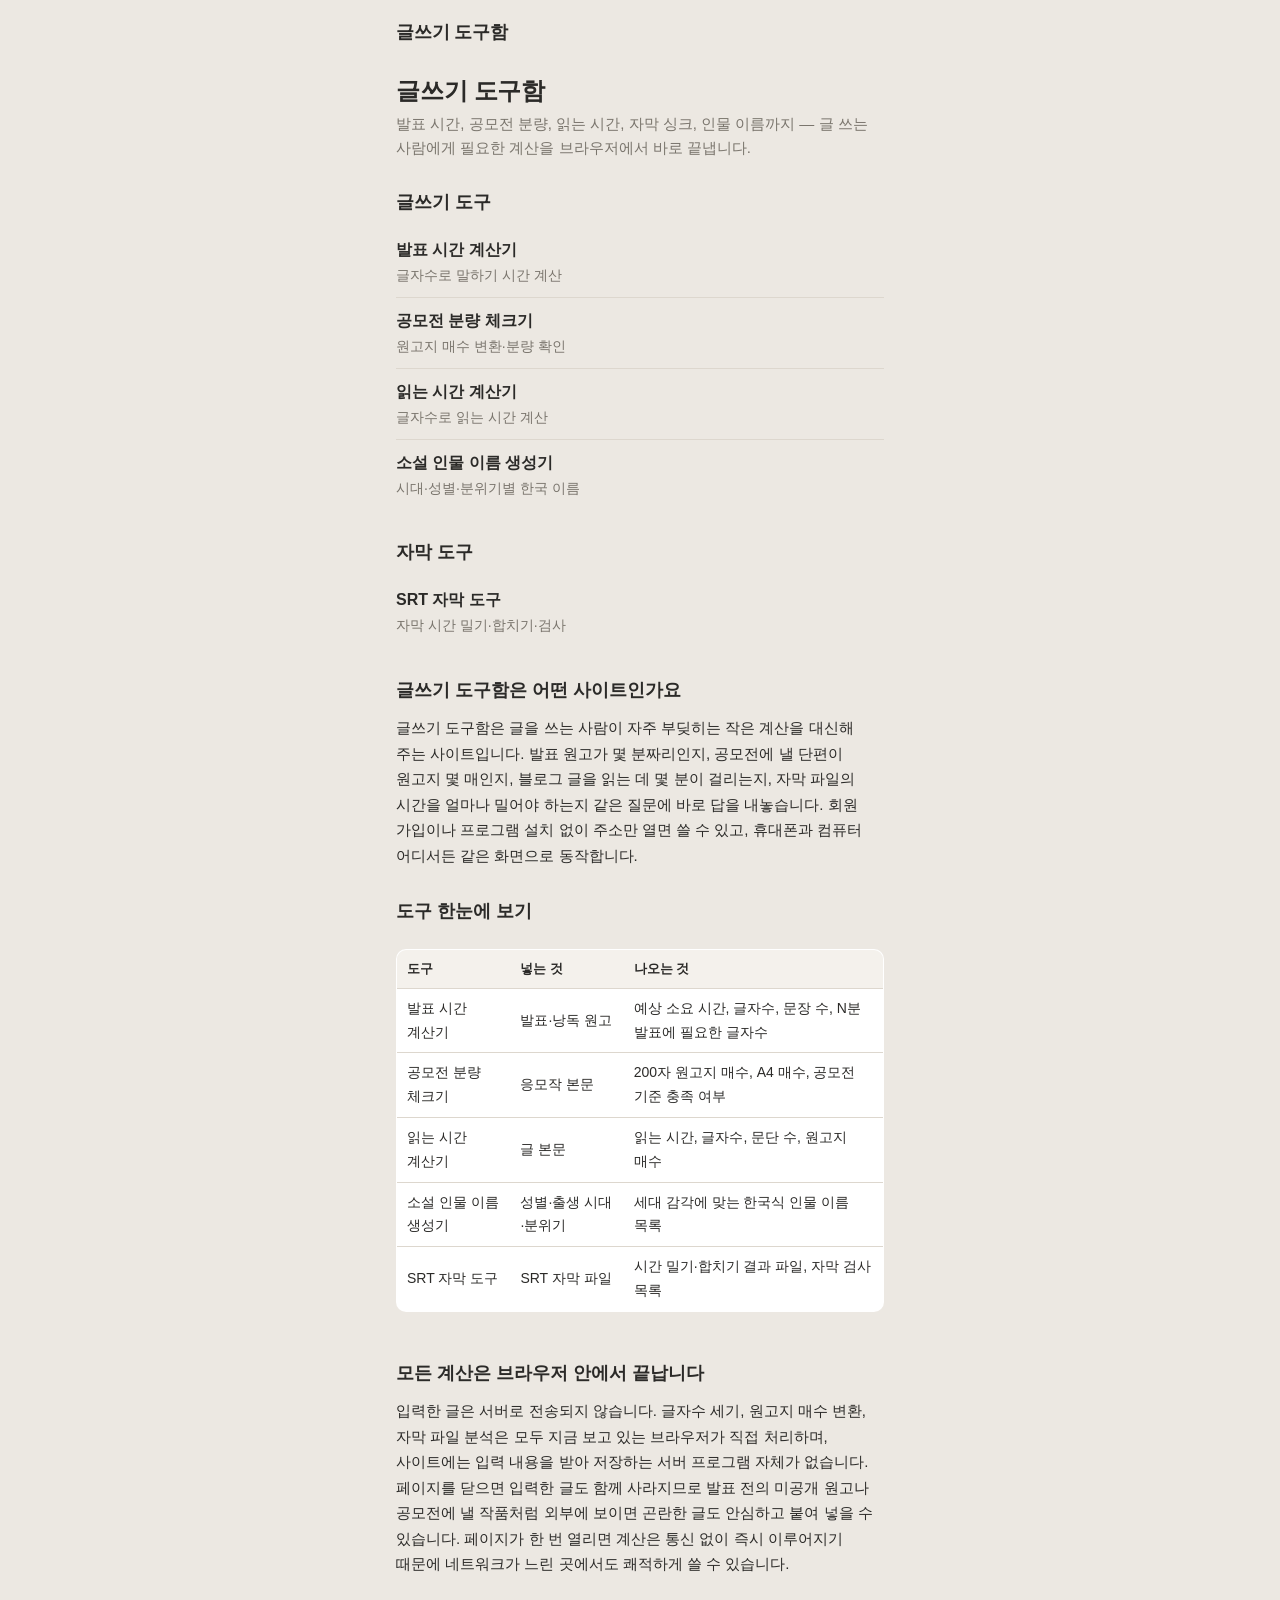
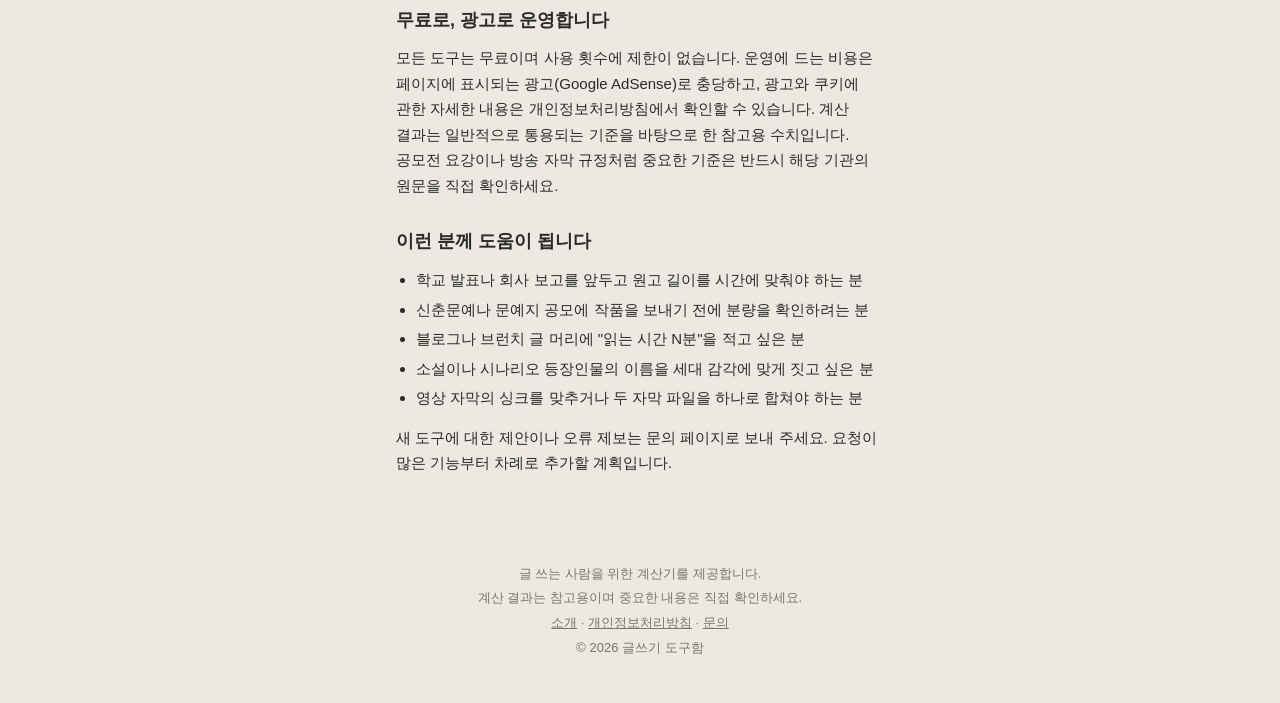
==== index.html @ be504ff1 "feat: 글쓰기 도구함 초기 구축 (공통 페이지 + 발표 시간·공모전 분량·읽는 시간 계산기) - 공용 스타일(css/style.css), 헤더/푸터·글자수·원고지 유틸(js/c" ====
<!DOCTYPE html>
<html lang="ko">
<head>
<meta charset="utf-8">
<meta name="viewport" content="width=device-width, initial-scale=1">
<title>글쓰기 도구함 | 발표 시간·공모전 분량·읽는 시간·SRT 자막·인물 이름 생성기</title>
<meta name="description" content="발표 시간 계산기, 공모전 분량 체크기, 읽는 시간 계산기, SRT 자막 도구, 소설 인물 이름 생성기를 무료로 제공합니다. 모든 계산은 브라우저 안에서 처리되어 입력한 글이 서버로 전송되지 않습니다.">
<link rel="canonical" href="https://choi-kwan-u.github.io/tools/">
<meta property="og:type" content="website">
<meta property="og:title" content="글쓰기 도구함 | 발표 시간·공모전 분량·읽는 시간·SRT 자막·인물 이름 생성기">
<meta property="og:description" content="발표 시간 계산기, 공모전 분량 체크기, 읽는 시간 계산기, SRT 자막 도구, 소설 인물 이름 생성기를 무료로 제공합니다. 모든 계산은 브라우저 안에서 처리되어 입력한 글이 서버로 전송되지 않습니다.">
<meta property="og:url" content="https://choi-kwan-u.github.io/tools/">
<meta property="og:site_name" content="글쓰기 도구함">
<meta property="og:locale" content="ko_KR">
<meta name="twitter:card" content="summary">
<link rel="icon" href="data:image/svg+xml,%3Csvg xmlns='http://www.w3.org/2000/svg' viewBox='0 0 100 100'%3E%3Crect width='100' height='100' rx='20' fill='%233d3a35'/%3E%3Ctext x='50' y='70' font-size='56' text-anchor='middle' fill='white' font-family='sans-serif'%3E글%3C/text%3E%3C/svg%3E">
<link rel="stylesheet" href="css/style.css">
</head>
<body>
<div class="wrap">
  <div id="site-header"></div>
  <main>
    <h1>글쓰기 도구함</h1>
    <p class="site-intro">발표 시간, 공모전 분량, 읽는 시간, 자막 싱크, 인물 이름까지 — 글 쓰는 사람에게 필요한 계산을 브라우저에서 바로 끝냅니다.</p>

    <h2>글쓰기 도구</h2>
    <ul class="tool-list">
      <li><a href="speech-time/">발표 시간 계산기</a><span class="desc">글자수로 말하기 시간 계산</span></li>
      <li><a href="contest-length/">공모전 분량 체크기</a><span class="desc">원고지 매수 변환·분량 확인</span></li>
      <li><a href="reading-time/">읽는 시간 계산기</a><span class="desc">글자수로 읽는 시간 계산</span></li>
      <li><a href="name-generator/">소설 인물 이름 생성기</a><span class="desc">시대·성별·분위기별 한국 이름</span></li>
    </ul>

    <h2>자막 도구</h2>
    <ul class="tool-list">
      <li><a href="srt-tool/">SRT 자막 도구</a><span class="desc">자막 시간 밀기·합치기·검사</span></li>
    </ul>

    <article class="article">
      <h2>글쓰기 도구함은 어떤 사이트인가요</h2>
      <p>글쓰기 도구함은 글을 쓰는 사람이 자주 부딪히는 작은 계산을 대신해 주는 사이트입니다. 발표 원고가 몇 분짜리인지, 공모전에 낼 단편이 원고지 몇 매인지, 블로그 글을 읽는 데 몇 분이 걸리는지, 자막 파일의 시간을 얼마나 밀어야 하는지 같은 질문에 바로 답을 내놓습니다. 회원 가입이나 프로그램 설치 없이 주소만 열면 쓸 수 있고, 휴대폰과 컴퓨터 어디서든 같은 화면으로 동작합니다.</p>

      <h2>도구 한눈에 보기</h2>
      <div class="table-wrap">
        <table>
          <thead>
            <tr><th>도구</th><th>넣는 것</th><th>나오는 것</th></tr>
          </thead>
          <tbody>
            <tr><td>발표 시간 계산기</td><td>발표·낭독 원고</td><td>예상 소요 시간, 글자수, 문장 수, N분 발표에 필요한 글자수</td></tr>
            <tr><td>공모전 분량 체크기</td><td>응모작 본문</td><td>200자 원고지 매수, A4 매수, 공모전 기준 충족 여부</td></tr>
            <tr><td>읽는 시간 계산기</td><td>글 본문</td><td>읽는 시간, 글자수, 문단 수, 원고지 매수</td></tr>
            <tr><td>소설 인물 이름 생성기</td><td>성별·출생 시대·분위기</td><td>세대 감각에 맞는 한국식 인물 이름 목록</td></tr>
            <tr><td>SRT 자막 도구</td><td>SRT 자막 파일</td><td>시간 밀기·합치기 결과 파일, 자막 검사 목록</td></tr>
          </tbody>
        </table>
      </div>

      <h2>모든 계산은 브라우저 안에서 끝납니다</h2>
      <p>입력한 글은 서버로 전송되지 않습니다. 글자수 세기, 원고지 매수 변환, 자막 파일 분석은 모두 지금 보고 있는 브라우저가 직접 처리하며, 사이트에는 입력 내용을 받아 저장하는 서버 프로그램 자체가 없습니다. 페이지를 닫으면 입력한 글도 함께 사라지므로 발표 전의 미공개 원고나 공모전에 낼 작품처럼 외부에 보이면 곤란한 글도 안심하고 붙여 넣을 수 있습니다. 페이지가 한 번 열리면 계산은 통신 없이 즉시 이루어지기 때문에 네트워크가 느린 곳에서도 쾌적하게 쓸 수 있습니다.</p>

      <h2>무료로, 광고로 운영합니다</h2>
      <p>모든 도구는 무료이며 사용 횟수에 제한이 없습니다. 운영에 드는 비용은 페이지에 표시되는 광고(Google AdSense)로 충당하고, 광고와 쿠키에 관한 자세한 내용은 개인정보처리방침에서 확인할 수 있습니다. 계산 결과는 일반적으로 통용되는 기준을 바탕으로 한 참고용 수치입니다. 공모전 요강이나 방송 자막 규정처럼 중요한 기준은 반드시 해당 기관의 원문을 직접 확인하세요.</p>

      <h2>이런 분께 도움이 됩니다</h2>
      <ul>
        <li>학교 발표나 회사 보고를 앞두고 원고 길이를 시간에 맞춰야 하는 분</li>
        <li>신춘문예나 문예지 공모에 작품을 보내기 전에 분량을 확인하려는 분</li>
        <li>블로그나 브런치 글 머리에 "읽는 시간 N분"을 적고 싶은 분</li>
        <li>소설이나 시나리오 등장인물의 이름을 세대 감각에 맞게 짓고 싶은 분</li>
        <li>영상 자막의 싱크를 맞추거나 두 자막 파일을 하나로 합쳐야 하는 분</li>
      </ul>
      <p>새 도구에 대한 제안이나 오류 제보는 문의 페이지로 보내 주세요. 요청이 많은 기능부터 차례로 추가할 계획입니다.</p>
    </article>
  </main>

  <div class="ad-slot"><!-- AdSense 코드 자리 --></div>
  <div id="site-footer"></div>
</div>
<script src="js/common.js"></script>
</body>
</html>
---- css/style.css ----
/* =========================================================
   글쓰기 도구함 — 공용 스타일
   모바일 우선, 가운데 한 열(최대 520px), 따뜻한 베이지 배경
   ========================================================= */
:root {
  --bg: #ece8e2;
  --text: #2b2a28;
  --muted: #7a756d;
  --card: #ffffff;
  --border: #ddd7ce;
  --chip-bg: #f4f1ec;
  --accent: #3d3a35;
  --ok: #2e7d32;
  --ok-bg: #e8f3e9;
  --bad: #c62828;
  --bad-bg: #fbe9e7;
  --warn: #b26a00;
  --warn-bg: #fff4e0;
  --max-width: 520px;
  --radius-card: 16px;
  --radius-btn: 12px;
  --font: -apple-system, "Apple SD Gothic Neo", "Malgun Gothic", sans-serif;
}

*, *::before, *::after { box-sizing: border-box; }

html { -webkit-text-size-adjust: 100%; }

body {
  margin: 0;
  background: var(--bg);
  color: var(--text);
  font-family: var(--font);
  font-size: 16px;
  line-height: 1.6;
  overflow-x: hidden;
  word-break: keep-all;
  overflow-wrap: anywhere;
}

a { color: var(--text); }
a:hover { color: var(--accent); }

img, svg, video { max-width: 100%; height: auto; }

/* ---------- 레이아웃 ---------- */
.wrap {
  max-width: var(--max-width);
  margin: 0 auto;
  padding: 0 16px;
}

main { padding-bottom: 8px; }

/* ---------- 헤더 ---------- */
.site-header {
  padding: 18px 0 8px;
}
.site-header .logo {
  font-weight: 700;
  font-size: 18px;
  text-decoration: none;
  color: var(--text);
  letter-spacing: -0.01em;
}

/* ---------- 제목/안내 ---------- */
h1 {
  font-size: 24px;
  line-height: 1.3;
  margin: 20px 0 6px;
  letter-spacing: -0.01em;
}
.lead {
  margin: 0 0 16px;
  color: var(--muted);
  font-size: 15px;
}
h2 { font-size: 18px; margin: 28px 0 10px; }
h3 { font-size: 16px; margin: 20px 0 8px; }

/* ---------- 카드 ---------- */
.card {
  background: var(--card);
  border: 1px solid var(--border);
  border-radius: var(--radius-card);
  padding: 20px;
  margin: 16px 0;
  box-shadow: none;
}
.card > :first-child { margin-top: 0; }
.card > :last-child { margin-bottom: 0; }

/* ---------- 입력 ---------- */
label.field-label,
.field-label {
  display: block;
  font-size: 13px;
  color: var(--muted);
  margin: 0 0 6px;
}
textarea,
input[type="text"],
input[type="number"],
input[type="email"],
select {
  width: 100%;
  font: inherit;
  font-size: 15px;
  color: var(--text);
  background: #fff;
  border: 1px solid var(--border);
  border-radius: 10px;
  padding: 12px;
  outline: none;
}
textarea {
  min-height: 180px;
  resize: vertical;
  line-height: 1.6;
}
textarea:focus, input:focus, select:focus {
  border-color: var(--accent);
}
input[type="number"] { -moz-appearance: textfield; }
input[type="number"]::-webkit-outer-spin-button,
input[type="number"]::-webkit-inner-spin-button { -webkit-appearance: none; margin: 0; }
input[type="file"] {
  width: 100%;
  font-size: 14px;
  color: var(--muted);
}
.field { margin: 14px 0; }
.field-row {
  display: flex;
  gap: 8px;
  align-items: center;
}
.field-row > * { flex: 1 1 0; min-width: 0; }
.field-row .unit { flex: 0 0 auto; color: var(--muted); font-size: 14px; }
.inline-input { width: auto; max-width: 120px; padding: 8px 10px; font-size: 14px; }
.hint { font-size: 13px; color: var(--muted); margin: 6px 0 0; }
.checkbox-row {
  display: flex;
  align-items: center;
  gap: 8px;
  font-size: 14px;
  margin: 12px 0;
}
.checkbox-row input { width: 18px; height: 18px; margin: 0; accent-color: var(--accent); }

/* ---------- 칩(pill) 버튼 묶음 ---------- */
.chip-group { margin: 14px 0; }
.chip-group-title {
  font-size: 12px;
  color: var(--muted);
  margin: 0 0 6px;
}
.chips {
  display: flex;
  flex-wrap: wrap;
  gap: 8px;
}
.chip {
  font: inherit;
  font-size: 14px;
  line-height: 1.2;
  padding: 7px 13px;
  background: var(--chip-bg);
  border: 1px solid var(--border);
  border-radius: 999px;
  color: var(--text);
  cursor: pointer;
  -webkit-tap-highlight-color: transparent;
  transition: background .12s, color .12s;
}
.chip:hover { border-color: var(--accent); }
.chip.is-active,
.chip[aria-pressed="true"] {
  background: var(--accent);
  color: #fff;
  border-color: var(--accent);
}

/* ---------- 버튼 ---------- */
.btn-primary {
  display: block;
  width: 100%;
  height: 52px;
  margin: 16px 0 0;
  background: var(--accent);
  color: #fff;
  font: inherit;
  font-size: 16px;
  font-weight: 700;
  border: none;
  border-radius: var(--radius-btn);
  cursor: pointer;
  -webkit-tap-highlight-color: transparent;
}
.btn-primary:hover { background: #2b2925; }
.btn-primary:disabled { opacity: .5; cursor: not-allowed; }
.btn-secondary,
.btn-small {
  display: inline-block;
  font: inherit;
  font-size: 14px;
  padding: 8px 14px;
  background: #fff;
  color: var(--text);
  border: 1px solid var(--border);
  border-radius: 10px;
  cursor: pointer;
  -webkit-tap-highlight-color: transparent;
}
.btn-secondary:hover, .btn-small:hover { border-color: var(--accent); }
.btn-row {
  display: flex;
  flex-wrap: wrap;
  gap: 8px;
  margin-top: 12px;
}

/* ---------- 결과 ---------- */
.result { margin-top: 18px; padding-top: 16px; border-top: 1px solid var(--border); }
.result-label { font-size: 12px; color: var(--muted); margin: 0 0 2px; }
.result-big {
  font-size: 32px;
  font-weight: 700;
  line-height: 1.2;
  margin: 0;
  letter-spacing: -0.02em;
}
.result-grid {
  display: grid;
  grid-template-columns: 1fr 1fr;
  gap: 12px 16px;
  margin-top: 14px;
}
.result-item .label {
  display: block;
  font-size: 12px;
  color: var(--muted);
}
.result-item .value {
  display: block;
  font-size: 16px;
  font-weight: 600;
}

/* 상태 배지 */
.status {
  display: inline-block;
  font-size: 14px;
  font-weight: 600;
  padding: 6px 12px;
  border-radius: 999px;
  margin-top: 8px;
}
.status-ok { color: var(--ok); background: var(--ok-bg); }
.status-bad { color: var(--bad); background: var(--bad-bg); }
.status-warn { color: var(--warn); background: var(--warn-bg); }
.text-ok { color: var(--ok); }
.text-bad { color: var(--bad); }
.text-muted { color: var(--muted); }

/* ---------- 탭 ---------- */
.tabs {
  display: flex;
  gap: 6px;
  border-bottom: 1px solid var(--border);
  margin: 0 0 16px;
}
.tab {
  font: inherit;
  font-size: 14px;
  padding: 10px 12px;
  background: none;
  border: none;
  border-bottom: 2px solid transparent;
  color: var(--muted);
  cursor: pointer;
  margin-bottom: -1px;
}
.tab.is-active,
.tab[aria-selected="true"] {
  color: var(--text);
  font-weight: 700;
  border-bottom-color: var(--accent);
}
.tab-panel[hidden] { display: none; }

/* ---------- 목록/미리보기 ---------- */
.plain-list { list-style: none; padding: 0; margin: 0; }
.plain-list li { padding: 8px 0; border-bottom: 1px solid var(--border); font-size: 14px; }
.plain-list li:last-child { border-bottom: none; }
pre.preview {
  background: var(--chip-bg);
  border: 1px solid var(--border);
  border-radius: 10px;
  padding: 12px;
  font-size: 13px;
  line-height: 1.5;
  max-height: 260px;
  overflow: auto;
  white-space: pre-wrap;
  word-break: break-all;
  margin: 12px 0 0;
}
.name-grid {
  display: grid;
  grid-template-columns: repeat(2, 1fr);
  gap: 8px;
  margin-top: 14px;
}
.name-card {
  position: relative;
  background: var(--chip-bg);
  border: 1px solid var(--border);
  border-radius: 12px;
  padding: 12px 10px;
  text-align: center;
  font-size: 18px;
  font-weight: 600;
  cursor: pointer;
  user-select: none;
  -webkit-tap-highlight-color: transparent;
}
.name-card:hover { border-color: var(--accent); }
.name-card.is-pinned { border-color: var(--accent); background: #fff; }
.name-card .pin {
  position: absolute;
  top: 4px;
  right: 6px;
  font-size: 14px;
  line-height: 1;
  padding: 4px;
  background: none;
  border: none;
  cursor: pointer;
  color: var(--muted);
}
.name-card.is-pinned .pin { color: var(--accent); }
.name-card .copied {
  position: absolute;
  left: 0; right: 0; bottom: 2px;
  font-size: 11px;
  font-weight: 400;
  color: var(--muted);
}

/* ---------- 광고 자리 ---------- */
.ad-slot {
  margin: 20px 0;
  min-height: 0;
}

/* ---------- 다른 도구 ---------- */
.other-tools { margin: 24px 0; }
.other-tools h2 { font-size: 15px; color: var(--muted); margin: 0 0 8px; font-weight: 600; }
.other-tools ul { list-style: none; padding: 0; margin: 0; }
.other-tools li { padding: 6px 0; font-size: 15px; }
.other-tools a { text-decoration: none; font-weight: 600; }
.other-tools a:hover { text-decoration: underline; }
.other-tools .desc { color: var(--muted); font-weight: 400; font-size: 14px; margin-left: 6px; }

/* ---------- 홈 도구 목록 ---------- */
.site-intro { color: var(--muted); font-size: 15px; margin: 0 0 8px; }
.tool-list { list-style: none; padding: 0; margin: 0 0 8px; }
.tool-list li { padding: 10px 0; border-bottom: 1px solid var(--border); }
.tool-list li:last-child { border-bottom: none; }
.tool-list a { font-weight: 700; text-decoration: none; font-size: 16px; }
.tool-list a:hover { text-decoration: underline; }
.tool-list .desc { display: block; color: var(--muted); font-size: 14px; margin-top: 2px; }

/* ---------- 설명 글 ---------- */
.article {
  font-size: 15px;
  line-height: 1.7;
  margin: 24px 0;
}
.article h2 { font-size: 18px; margin: 28px 0 10px; }
.article h3 { font-size: 16px; margin: 20px 0 8px; }
.article p { margin: 0 0 14px; }
.article ul, .article ol { padding-left: 20px; margin: 0 0 14px; }
.article li { margin: 4px 0; }
.article table {
  width: 100%;
  border-collapse: collapse;
  font-size: 14px;
  margin: 12px 0 18px;
  background: #fff;
  border: 1px solid var(--border);
  border-radius: 10px;
  overflow: hidden;
}
.article th, .article td {
  padding: 8px 10px;
  text-align: left;
  border-bottom: 1px solid var(--border);
}
.article th { background: var(--chip-bg); font-weight: 600; font-size: 13px; }
.article tr:last-child td { border-bottom: none; }
.table-wrap { overflow-x: auto; }
code { font-family: ui-monospace, SFMono-Regular, Menlo, Consolas, monospace; font-size: 0.92em; background: #fff; padding: 1px 5px; border-radius: 4px; border: 1px solid var(--border); }

/* ---------- 푸터 ---------- */
.site-footer {
  padding: 32px 0 40px;
  text-align: center;
  font-size: 13px;
  color: var(--muted);
}
.site-footer p { margin: 4px 0; }
.site-footer a { color: var(--muted); }

/* ---------- 유틸 ---------- */
.sr-only {
  position: absolute; width: 1px; height: 1px; padding: 0; margin: -1px;
  overflow: hidden; clip: rect(0,0,0,0); white-space: nowrap; border: 0;
}
.hidden { display: none !important; }
.mt-0 { margin-top: 0 !important; }
.mt-8 { margin-top: 8px; }
.mt-16 { margin-top: 16px; }
.small { font-size: 13px; }

@media (max-width: 360px) {
  .result-grid { grid-template-columns: 1fr; }
  .name-grid { grid-template-columns: 1fr 1fr; }
}
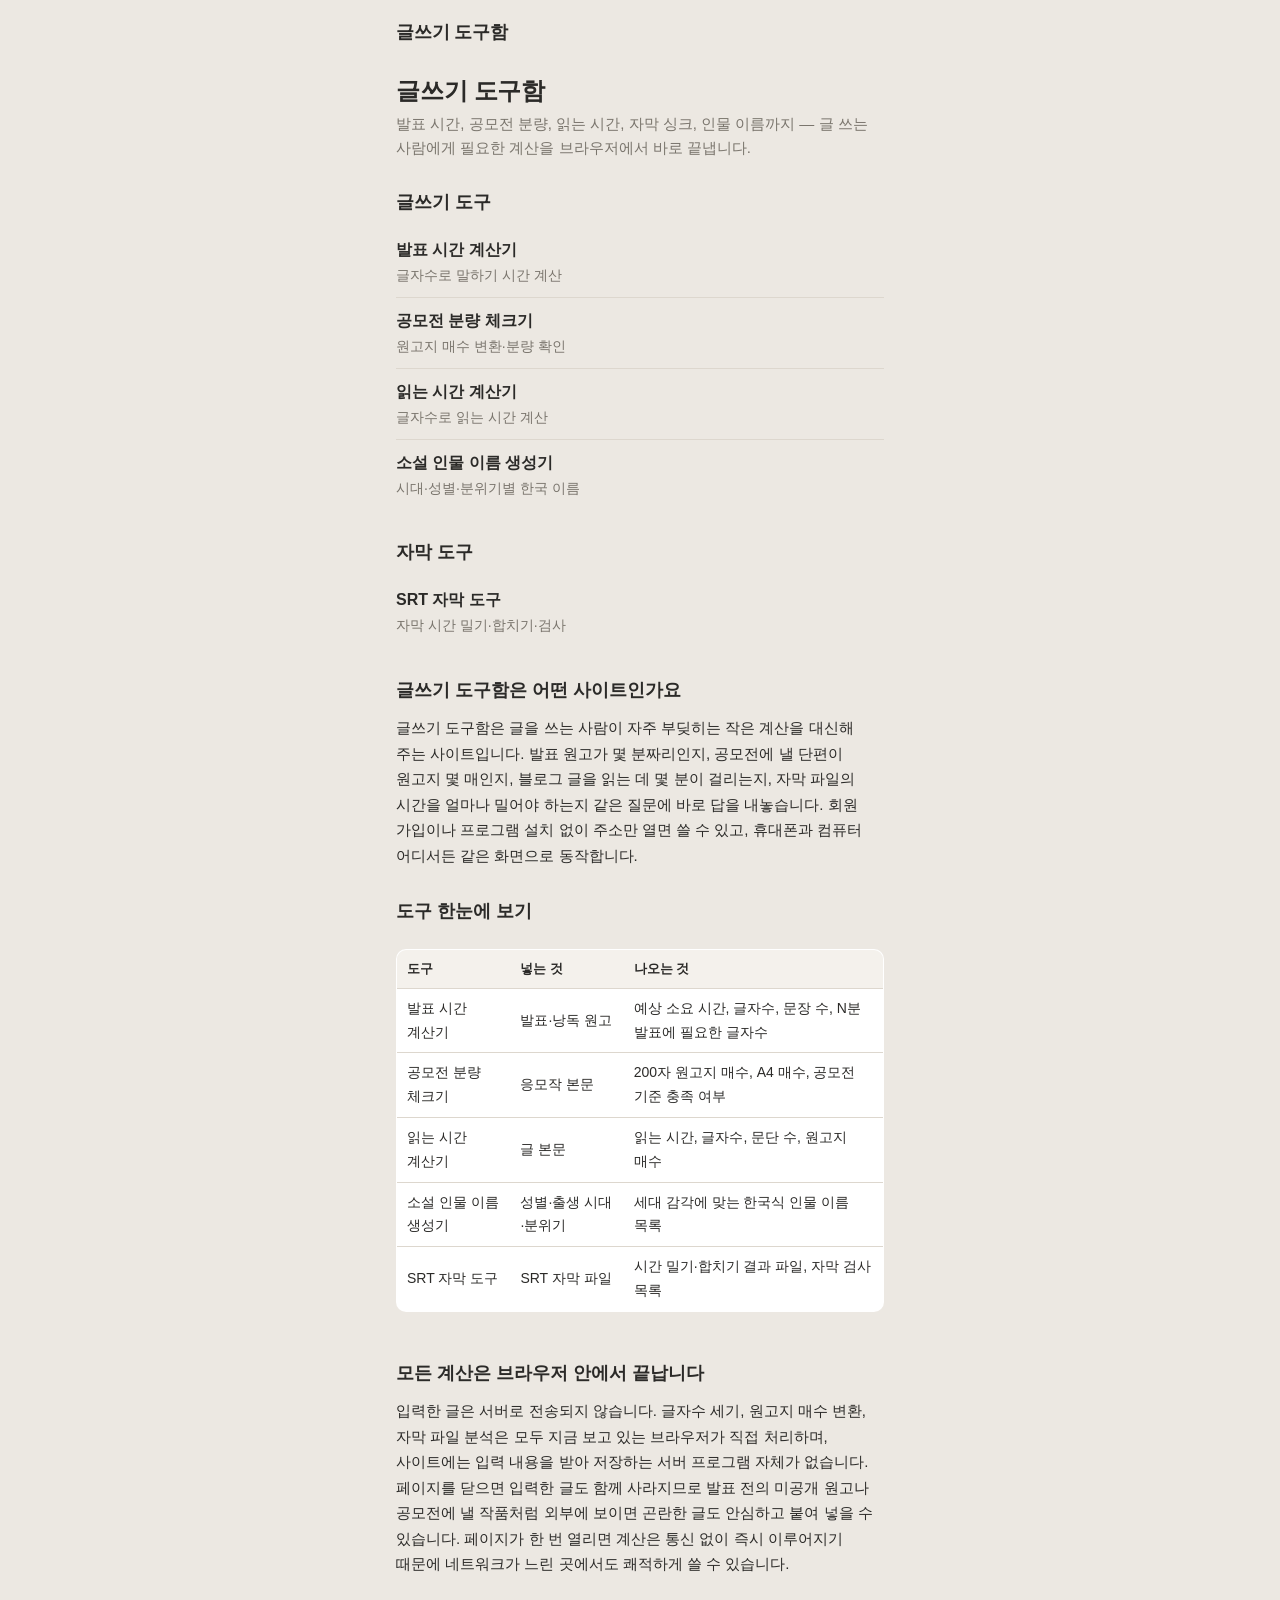
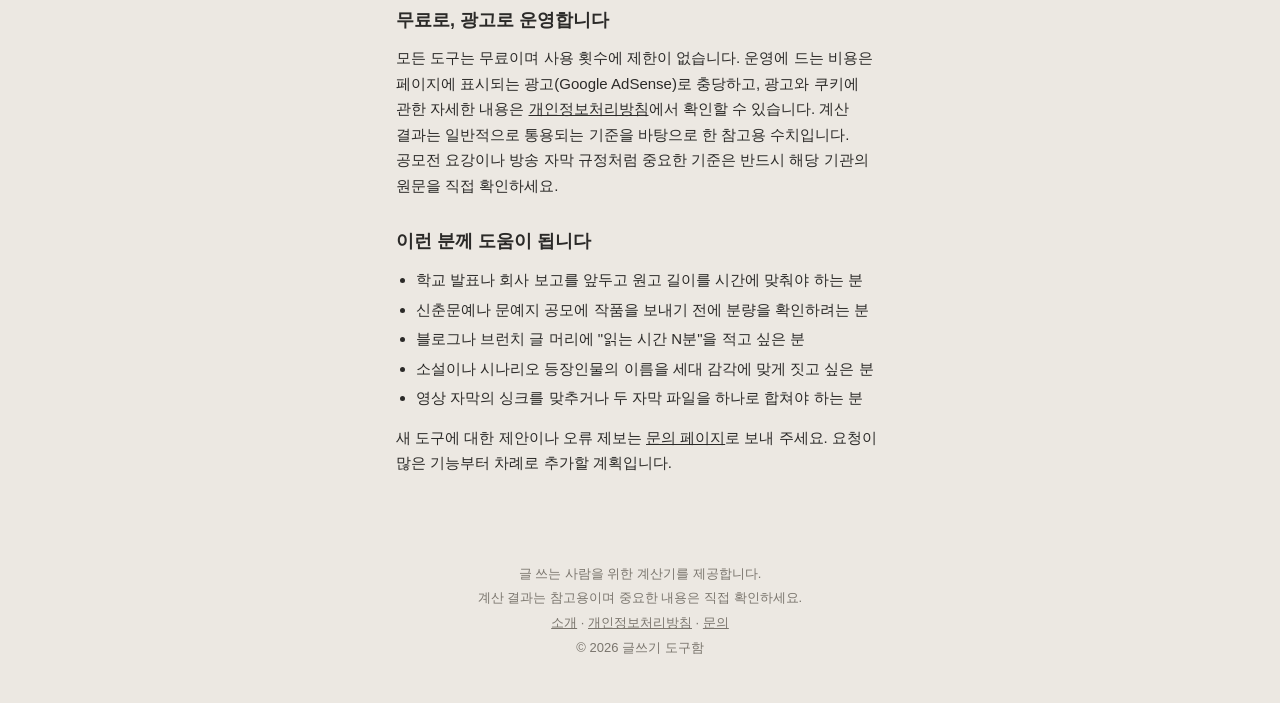
==== commit b7cb3cda: "feat: SRT 자막 도구·인물 이름 생성기 추가, 검증 지적 수정 - srt-tool: 시간 밀기·합치기·검사 탭, EUC-KR 재시도, .srt 다운로드 - name-gene" ====
--- a/index.html
+++ b/index.html
@@ -13,7 +13,7 @@
 <meta property="og:site_name" content="글쓰기 도구함">
 <meta property="og:locale" content="ko_KR">
 <meta name="twitter:card" content="summary">
-<link rel="icon" href="data:image/svg+xml,%3Csvg xmlns='http://www.w3.org/2000/svg' viewBox='0 0 100 100'%3E%3Crect width='100' height='100' rx='20' fill='%233d3a35'/%3E%3Ctext x='50' y='70' font-size='56' text-anchor='middle' fill='white' font-family='sans-serif'%3E글%3C/text%3E%3C/svg%3E">
+<link rel="icon" href="data:image/svg+xml,%3Csvg%20xmlns='http://www.w3.org/2000/svg'%20viewBox='0%200%20100%20100'%3E%3Crect%20width='100'%20height='100'%20rx='20'%20fill='%233d3a35'/%3E%3Ctext%20x='50'%20y='70'%20font-size='56'%20text-anchor='middle'%20fill='white'%20font-family='sans-serif'%3E글%3C/text%3E%3C/svg%3E">
 <link rel="stylesheet" href="css/style.css">
 </head>
 <body>
@@ -60,7 +60,7 @@
       <p>입력한 글은 서버로 전송되지 않습니다. 글자수 세기, 원고지 매수 변환, 자막 파일 분석은 모두 지금 보고 있는 브라우저가 직접 처리하며, 사이트에는 입력 내용을 받아 저장하는 서버 프로그램 자체가 없습니다. 페이지를 닫으면 입력한 글도 함께 사라지므로 발표 전의 미공개 원고나 공모전에 낼 작품처럼 외부에 보이면 곤란한 글도 안심하고 붙여 넣을 수 있습니다. 페이지가 한 번 열리면 계산은 통신 없이 즉시 이루어지기 때문에 네트워크가 느린 곳에서도 쾌적하게 쓸 수 있습니다.</p>
 
       <h2>무료로, 광고로 운영합니다</h2>
-      <p>모든 도구는 무료이며 사용 횟수에 제한이 없습니다. 운영에 드는 비용은 페이지에 표시되는 광고(Google AdSense)로 충당하고, 광고와 쿠키에 관한 자세한 내용은 개인정보처리방침에서 확인할 수 있습니다. 계산 결과는 일반적으로 통용되는 기준을 바탕으로 한 참고용 수치입니다. 공모전 요강이나 방송 자막 규정처럼 중요한 기준은 반드시 해당 기관의 원문을 직접 확인하세요.</p>
+      <p>모든 도구는 무료이며 사용 횟수에 제한이 없습니다. 운영에 드는 비용은 페이지에 표시되는 광고(Google AdSense)로 충당하고, 광고와 쿠키에 관한 자세한 내용은 <a href="privacy.html">개인정보처리방침</a>에서 확인할 수 있습니다. 계산 결과는 일반적으로 통용되는 기준을 바탕으로 한 참고용 수치입니다. 공모전 요강이나 방송 자막 규정처럼 중요한 기준은 반드시 해당 기관의 원문을 직접 확인하세요.</p>
 
       <h2>이런 분께 도움이 됩니다</h2>
       <ul>
@@ -70,7 +70,7 @@
         <li>소설이나 시나리오 등장인물의 이름을 세대 감각에 맞게 짓고 싶은 분</li>
         <li>영상 자막의 싱크를 맞추거나 두 자막 파일을 하나로 합쳐야 하는 분</li>
       </ul>
-      <p>새 도구에 대한 제안이나 오류 제보는 문의 페이지로 보내 주세요. 요청이 많은 기능부터 차례로 추가할 계획입니다.</p>
+      <p>새 도구에 대한 제안이나 오류 제보는 <a href="contact.html">문의 페이지</a>로 보내 주세요. 요청이 많은 기능부터 차례로 추가할 계획입니다.</p>
     </article>
   </main>
 
